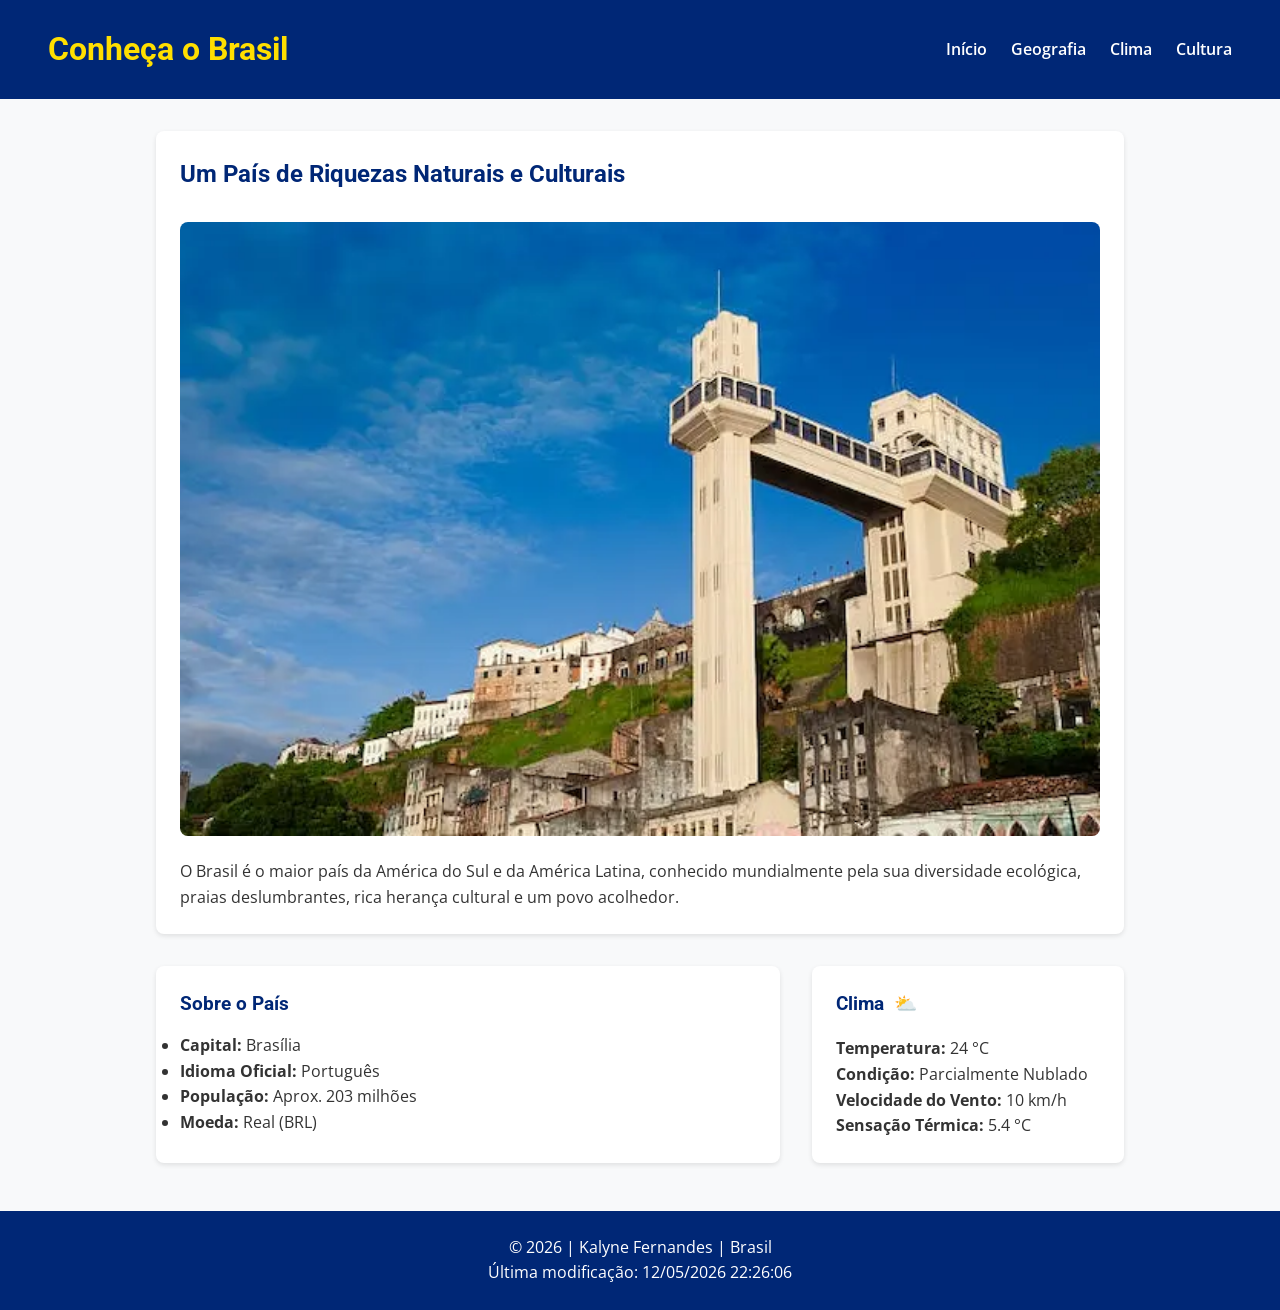
==== local.html @ 8453d14b "Finaliza S03 Página do País com HTML, CSS, imagens WebP e JS de sensação térmica" ====
<!DOCTYPE html>
<html lang="pt-BR">
<head>
    <meta charset="UTF-8">
    <meta name="viewport" content="width=device-width, initial-scale=1.0">
    <title>Conheça o Brasil | WDD 131</title>
    <meta name="description" content="Página dedicada ao Brasil, explorando cultura, paisagens e dados climáticos para a tarefa S03 do curso WDD 131.">
    <meta name="author" content="Kalyne Fernandes">
    
    <!-- Google Fonts -->
    <link rel="preconnect" href="https://fonts.googleapis.com">
    <link rel="preconnect" href="https://fonts.gstatic.com" crossorigin>
    <link href="https://fonts.googleapis.com/css2?family=Open+Sans:wght@400;600&family=Roboto:wght@400;700&display=swap" rel="stylesheet">
    
    <!-- CSS -->
    <link rel="stylesheet" href="estilos/local.css">
    
    <!-- JavaScript com defer -->
    <script src="scripts/local.js" defer></script>
</head>
<body>
    <header>
        <h1>Conheça o Brasil</h1>
        <nav>
            <a href="#">Início</a>
            <a href="#">Geografia</a>
            <a href="#">Clima</a>
            <a href="#">Cultura</a>
        </nav>
    </header>

    <main class="container">
        <section class="hero">
            <h2>Um País de Riquezas Naturais e Culturais</h2>
            <picture>
                <source media="(min-width: 768px)" srcset="imagens/brasil-grande.webp">
                <img src="imagens/brasil-pequeno.webp" alt="Paisagem panorâmica do Brasil" width="800" height="450" loading="lazy">
            </picture>
            <p>O Brasil é o maior país da América do Sul e da América Latina, conhecido mundialmente pela sua diversidade ecológica, praias deslumbrantes, rica herança cultural e um povo acolhedor.</p>
        </section>

        <section class="dados-gerais">
            <h3>Sobre o País</h3>
            <ul>
                <li><strong>Capital:</strong> Brasília</li>
                <li><strong>Idioma Oficial:</strong> Português</li>
                <li><strong>População:</strong> Aprox. 203 milhões</li>
                <li><strong>Moeda:</strong> Real (BRL)</li>
            </ul>
        </section>

        <section class="clima-secao">
            <h3>Clima <span class="icone-clima-desktop"></span></h3>
            <div class="card-clima">
                <!-- Ícone SVG para visualização móvel -->
                <img src="imagens/clima.svg" alt="Ícone de clima ensolarado com nuvem" class="icone-clima-svg" width="40" height="40">
                <div class="info-clima">
                    <p><strong>Temperatura:</strong> <span id="temperatura">24</span> °C</p>
                    <p><strong>Condição:</strong> Parcialmente Nublado</p>
                    <p><strong>Velocidade do Vento:</strong> <span id="vento">10</span> km/h</p>
                    <p><strong>Sensação Térmica:</strong> <span id="sensacao">N/A</span></p>
                </div>
            </div>
        </section>
    </main>

    <footer>
        <p>© <span id="anoatual"></span> | Kalyne Fernandes | Brasil</p>
        <p id="ultimaModificacao"></p>
    </footer>
</body>
</html>
---- estilos/local.css ----
:root {
    --primary-color: #009c3b; /* Verde bandeira */
    --secondary-color: #ffdf00; /* Amarelo bandeira */
    --dark-color: #002776; /* Azul bandeira */
    --light-bg: #f8f9fa;
    --text-color: #333333;
    --font-main: 'Open Sans', sans-serif;
    --font-heading: 'Roboto', sans-serif;
}

* {
    box-sizing: border-box;
    margin: 0;
    padding: 0;
}

body {
    font-family: var(--font-main);
    color: var(--text-color);
    background-color: var(--light-bg);
    line-height: 1.6;
}

header {
    background-color: var(--dark-color);
    color: white;
    padding: 1.5rem;
    display: flex;
    flex-direction: column;
    align-items: center;
    gap: 1rem;
}

header h1 {
    font-family: var(--font-heading);
    color: var(--secondary-color);
}

nav {
    display: flex;
    flex-wrap: wrap;
    justify-content: center;
    gap: 1.5rem;
}

nav a {
    color: white;
    text-decoration: none;
    font-weight: 600;
    transition: color 0.3s;
}

nav a:hover {
    color: var(--secondary-color);
}

.container {
    max-width: 1000px;
    margin: 2rem auto;
    padding: 0 1rem;
    display: grid;
    gap: 2rem;
}

.hero img {
    width: 100%;
    height: auto;
    border-radius: 8px;
    margin: 1rem 0;
}

section {
    background: white;
    padding: 1.5rem;
    border-radius: 8px;
    box-shadow: 0 2px 5px rgba(0,0,0,0.1);
}

h2, h3 {
    font-family: var(--font-heading);
    color: var(--dark-color);
    margin-bottom: 0.8rem;
}

.card-clima {
    display: flex;
    align-items: center;
    gap: 1.5rem;
    margin-top: 1rem;
}

/* Visão móvel exibe o SVG */
.icone-clima-svg {
    display: block;
}

.icone-clima-desktop {
    display: none;
}

footer {
    background-color: var(--dark-color);
    color: white;
    text-align: center;
    padding: 1.5rem;
    margin-top: 3rem;
}

/* Media Query para telas maiores (Desktop) */
@media (min-width: 768px) {
    header {
        flex-direction: row;
        justify-content: space-between;
        padding: 1.5rem 3rem;
    }

    .container {
        grid-template-columns: 2fr 1fr;
    }

    .hero {
        grid-column: 1 / -1;
    }

    /* Ocultar SVG no mobile e usar pseudo-elemento no desktop conforme requisito */
    .icone-clima-svg {
        display: none;
    }

    .icone-clima-desktop {
        display: inline-block;
    }

    .clima-secao h3::after {
        content: " ⛅";
    }
}
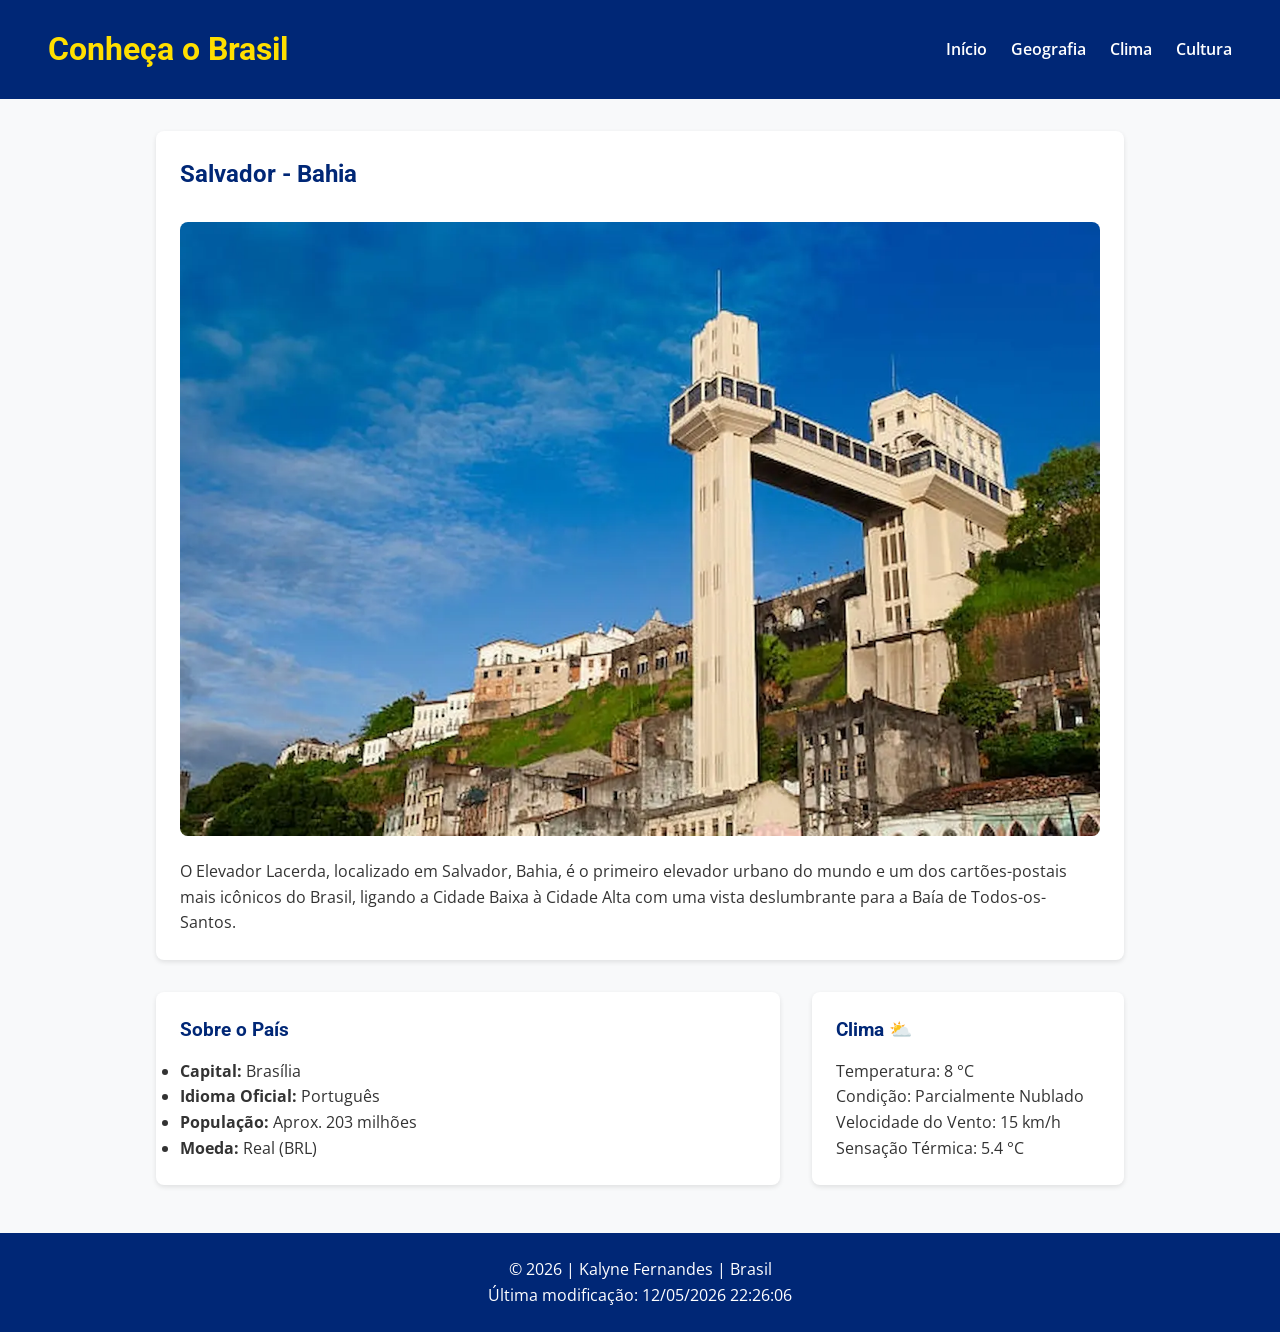
==== commit 44f6617e: "Corrige legenda para Salvador e ajusta media query no CSS" ====
--- a/local.html
+++ b/local.html
@@ -3,19 +3,11 @@
 <head>
     <meta charset="UTF-8">
     <meta name="viewport" content="width=device-width, initial-scale=1.0">
-    <title>Conheça o Brasil | WDD 131</title>
-    <meta name="description" content="Página dedicada ao Brasil, explorando cultura, paisagens e dados climáticos para a tarefa S03 do curso WDD 131.">
-    <meta name="author" content="Kalyne Fernandes">
-    
-    <!-- Google Fonts -->
+    <title>WDD 131 - Página do País: Brasil (Salvador)</title>
     <link rel="preconnect" href="https://fonts.googleapis.com">
     <link rel="preconnect" href="https://fonts.gstatic.com" crossorigin>
-    <link href="https://fonts.googleapis.com/css2?family=Open+Sans:wght@400;600&family=Roboto:wght@400;700&display=swap" rel="stylesheet">
-    
-    <!-- CSS -->
+    <link href="https://fonts.googleapis.com/css2?family=Open+Sans:wght@400;600&family=Roboto:wght@500;700&display=swap" rel="stylesheet">
     <link rel="stylesheet" href="estilos/local.css">
-    
-    <!-- JavaScript com defer -->
     <script src="scripts/local.js" defer></script>
 </head>
 <body>
@@ -31,15 +23,15 @@
 
     <main class="container">
         <section class="hero">
-            <h2>Um País de Riquezas Naturais e Culturais</h2>
+            <h2>Salvador - Bahia</h2>
             <picture>
                 <source media="(min-width: 768px)" srcset="imagens/brasil-grande.webp">
-                <img src="imagens/brasil-pequeno.webp" alt="Paisagem panorâmica do Brasil" width="800" height="450" loading="lazy">
+                <img src="imagens/brasil-pequeno.webp" alt="Vista panorâmica do Elevador Lacerda e da Baía de Todos-os-Santos em Salvador, Bahia" width="800" height="450" loading="lazy">
             </picture>
-            <p>O Brasil é o maior país da América do Sul e da América Latina, conhecido mundialmente pela sua diversidade ecológica, praias deslumbrantes, rica herança cultural e um povo acolhedor.</p>
+            <p>O Elevador Lacerda, localizado em Salvador, Bahia, é o primeiro elevador urbano do mundo e um dos cartões-postais mais icônicos do Brasil, ligando a Cidade Baixa à Cidade Alta com uma vista deslumbrante para a Baía de Todos-os-Santos.</p>
         </section>
 
-        <section class="dados-gerais">
+        <section class="sobre">
             <h3>Sobre o País</h3>
             <ul>
                 <li><strong>Capital:</strong> Brasília</li>
@@ -50,17 +42,11 @@
         </section>
 
         <section class="clima-secao">
-            <h3>Clima <span class="icone-clima-desktop"></span></h3>
-            <div class="card-clima">
-                <!-- Ícone SVG para visualização móvel -->
-                <img src="imagens/clima.svg" alt="Ícone de clima ensolarado com nuvem" class="icone-clima-svg" width="40" height="40">
-                <div class="info-clima">
-                    <p><strong>Temperatura:</strong> <span id="temperatura">24</span> °C</p>
-                    <p><strong>Condição:</strong> Parcialmente Nublado</p>
-                    <p><strong>Velocidade do Vento:</strong> <span id="vento">10</span> km/h</p>
-                    <p><strong>Sensação Térmica:</strong> <span id="sensacao">N/A</span></p>
-                </div>
-            </div>
+            <h3>Clima <img src="imagens/clima.svg" alt="Ícone de clima" width="24" class="icone-clima-svg"></h3>
+            <p>Temperatura: <span id="temperatura">8</span> °C</p>
+            <p>Condição: Parcialmente Nublado</p>
+            <p>Velocidade do Vento: <span id="vento">15</span> km/h</p>
+            <p>Sensação Térmica: <span id="sensacao">--</span></p>
         </section>
     </main>
 
--- a/estilos/local.css
+++ b/estilos/local.css
@@ -1,7 +1,8 @@
+/* Estilos base (Mobile) */
 :root {
-    --primary-color: #009c3b; /* Verde bandeira */
-    --secondary-color: #ffdf00; /* Amarelo bandeira */
-    --dark-color: #002776; /* Azul bandeira */
+    --primary-color: #009c3b;
+    --secondary-color: #ffdf00;
+    --dark-color: #002776;
     --light-bg: #f8f9fa;
     --text-color: #333333;
     --font-main: 'Open Sans', sans-serif;
@@ -89,7 +90,6 @@
     margin-top: 1rem;
 }
 
-/* Visão móvel exibe o SVG */
 .icone-clima-svg {
     display: block;
 }
@@ -106,8 +106,8 @@
     margin-top: 3rem;
 }
 
-/* Media Query para telas maiores (Desktop) */
-@media (min-width: 768px) {
+/* MEDIA QUERY OBRIGATÓRIA PARA A AUDITORIA */
+@media screen and (min-width: 768px) {
     header {
         flex-direction: row;
         justify-content: space-between;
@@ -122,7 +122,6 @@
         grid-column: 1 / -1;
     }
 
-    /* Ocultar SVG no mobile e usar pseudo-elemento no desktop conforme requisito */
     .icone-clima-svg {
         display: none;
     }
